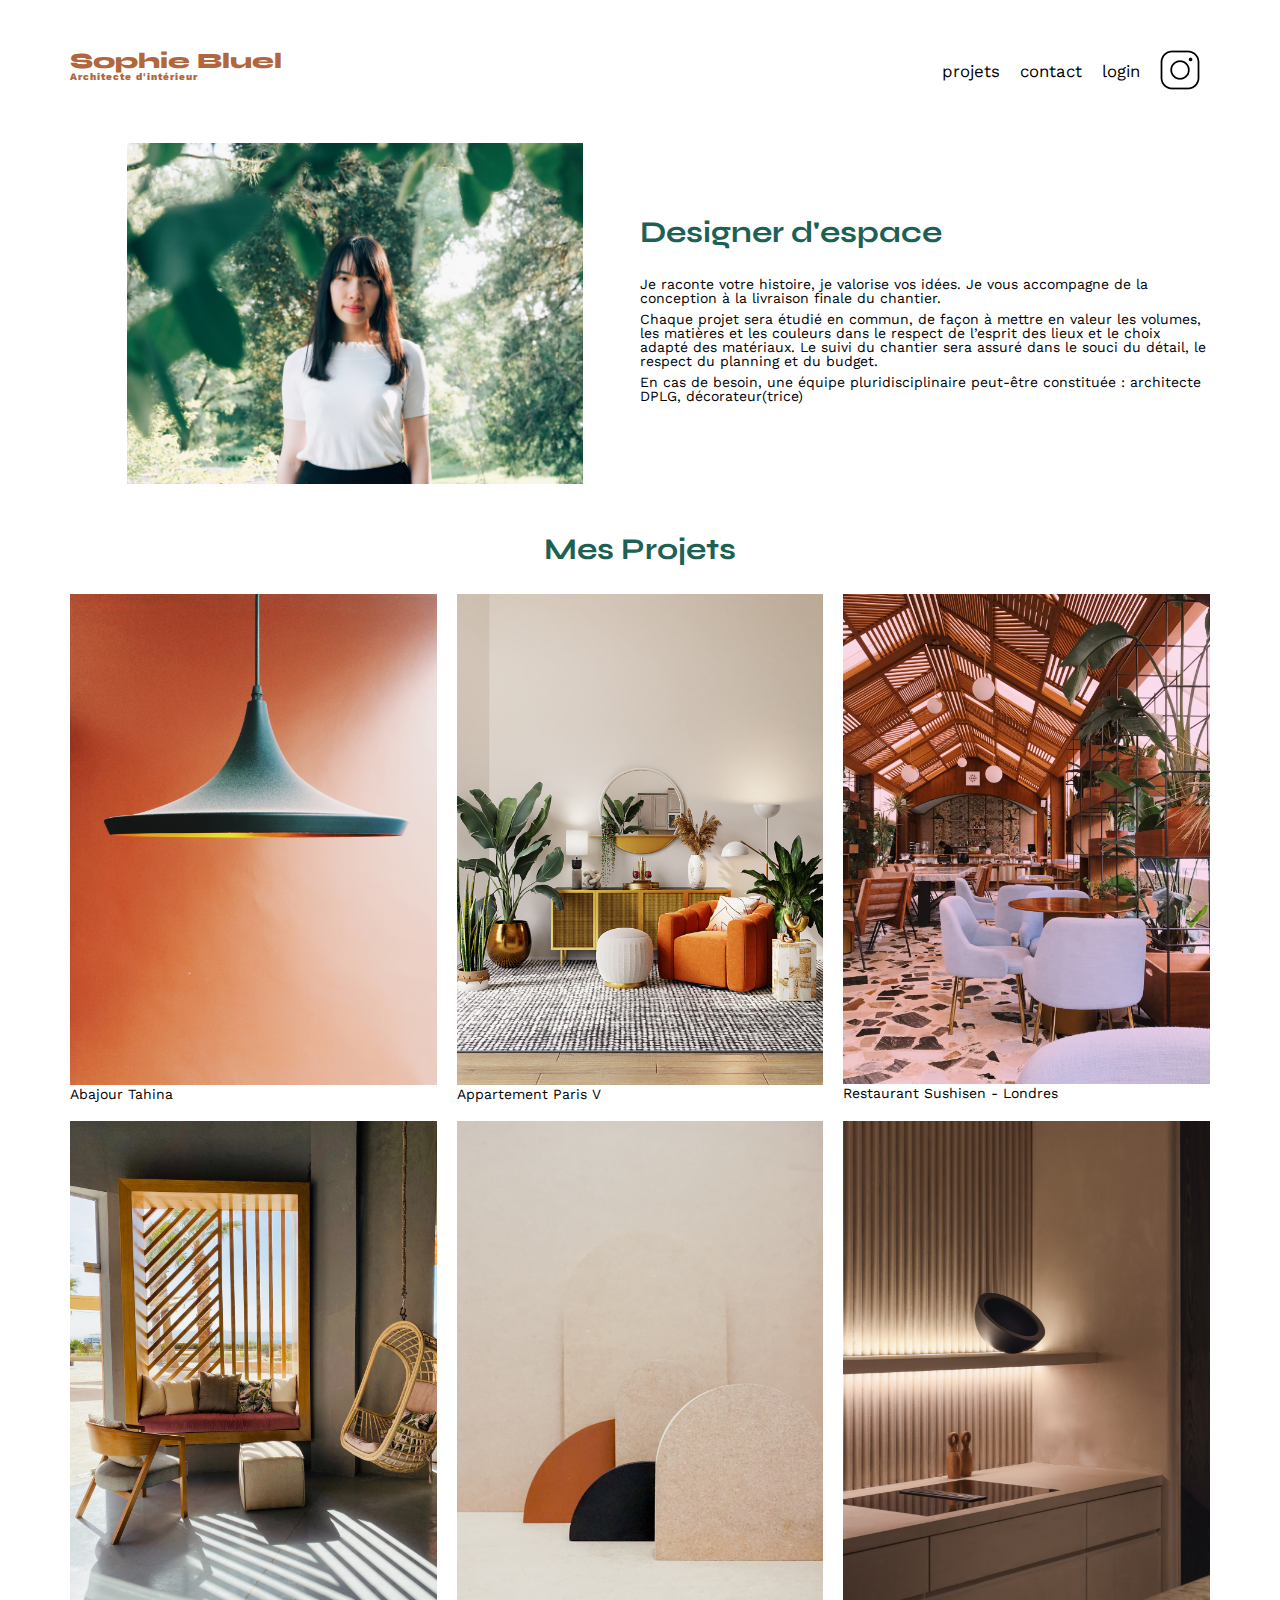
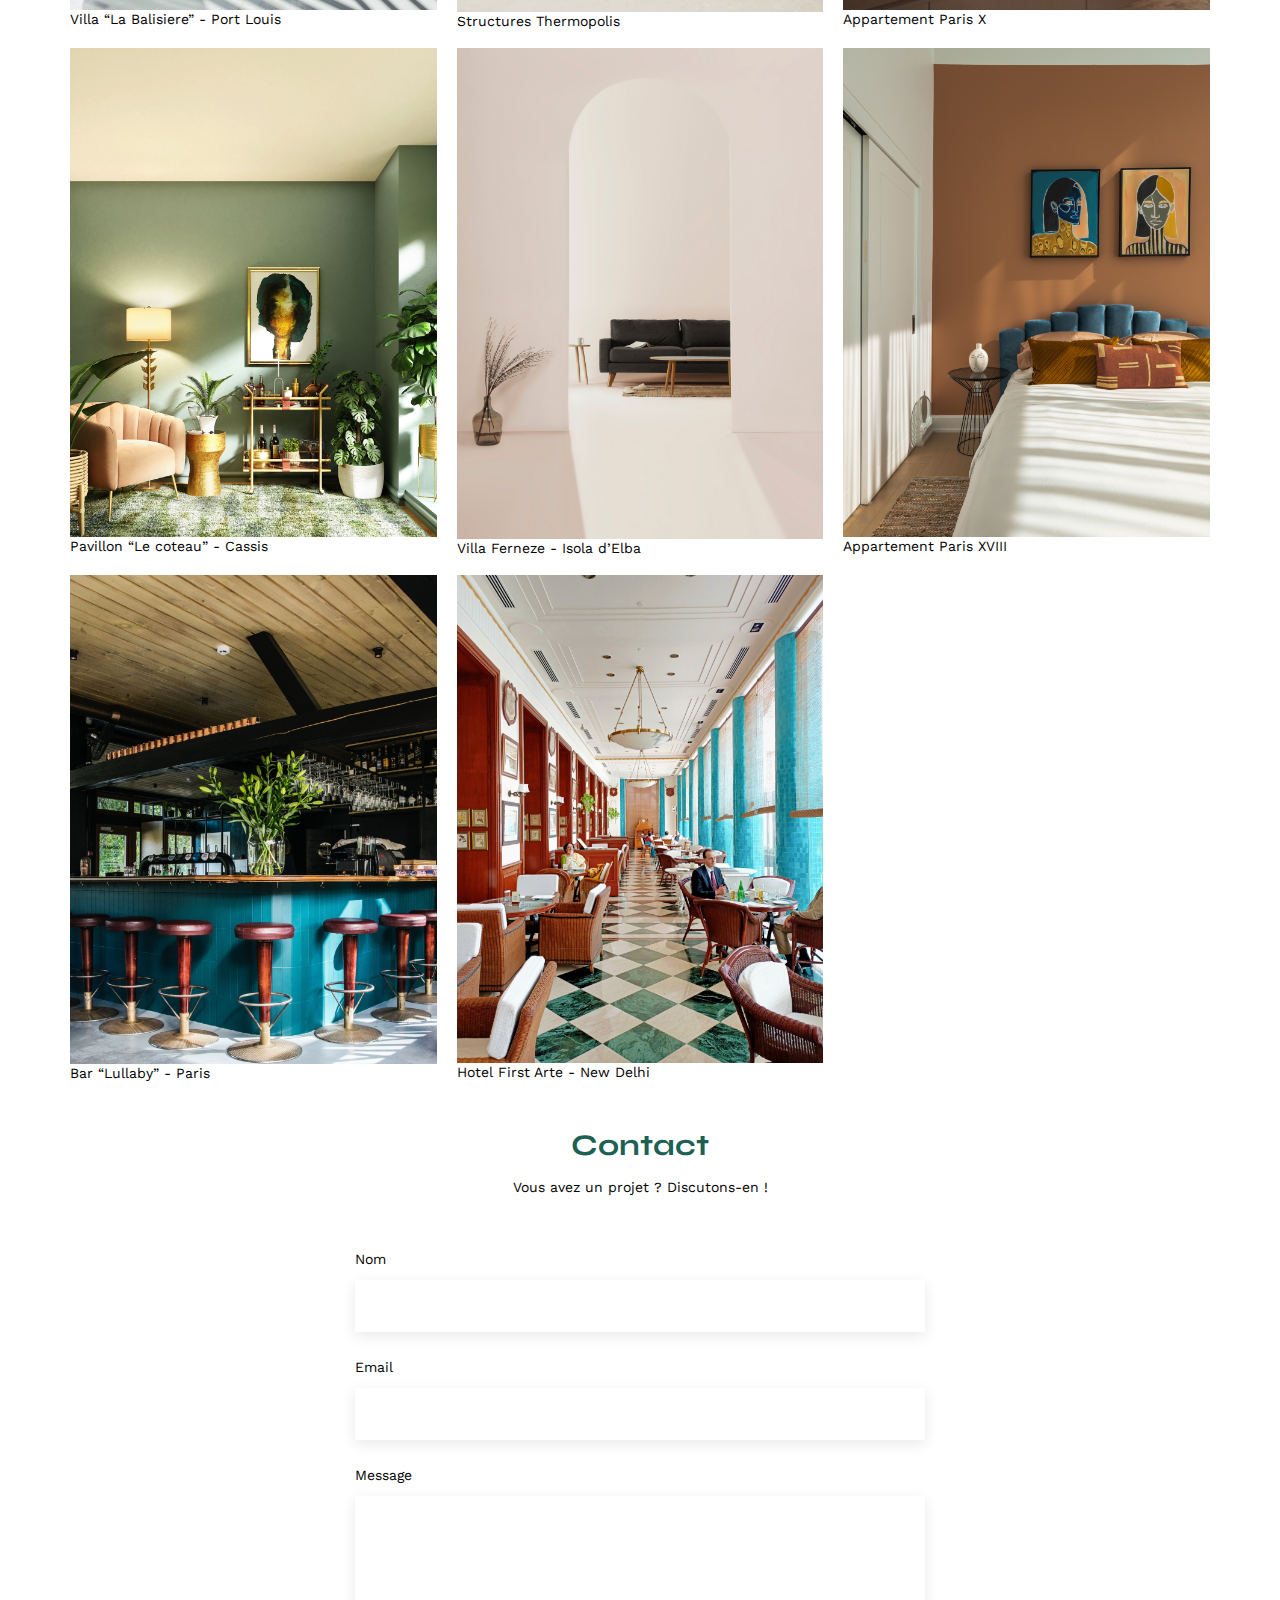
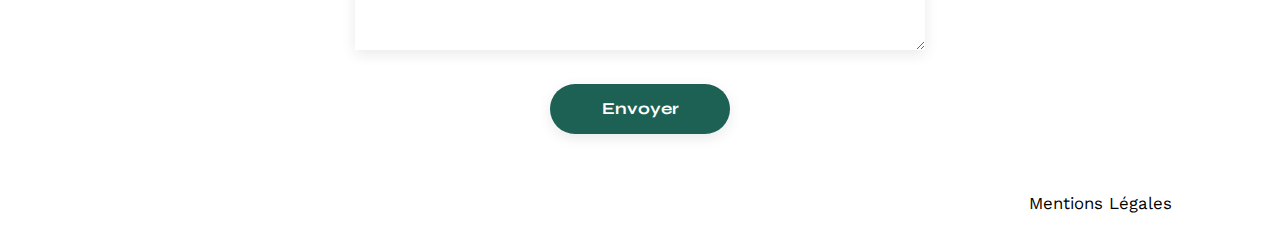
==== index.html @ 1e3dcf47 "first commit" ====
<!DOCTYPE html>
<html lang="fr">
<head>
	<meta charset="UTF-8">
	<title>Sophie Bluel - Architecte d'intérieur</title>
	<meta name="viewport" content="width=device-width, initial-scale=1.0">
	<link rel="preconnect" href="https://fonts.googleapis.com">
	<link rel="preconnect" href="https://fonts.gstatic.com" crossorigin>
	<link href="https://fonts.googleapis.com/css2?family=Syne:wght@700;800&family=Work+Sans&display=swap" rel="stylesheet">
	<meta name="description" content="">
	<link rel="stylesheet" href="./assets/style.css">
</head>
<body>
<header>
	<h1>Sophie Bluel <span>Architecte d'intérieur</span></h1>
	<nav>
		<ul>
			<li>projets</li>
			<li>contact</li>
			<li>login</li>
			<li><img src="./assets/icons/instagram.png" alt="Instagram"></li>
		</ul>
	</nav>
</header>
<main>
	<section id="introduction">
		<figure>
			<img src="./assets/images/sophie-bluel.png" alt="">
		</figure>
		<article>
			<h2>Designer d'espace</h2>
			<p>Je raconte votre histoire, je valorise vos idées. Je vous accompagne de la conception à la livraison finale du chantier.</p>
			<p>Chaque projet sera étudié en commun, de façon à mettre en valeur les volumes, les matières et les couleurs dans le respect de l’esprit des lieux et le choix adapté des matériaux. Le suivi du chantier sera assuré dans le souci du détail, le respect du planning et du budget.</p>
			<p>En cas de besoin, une équipe pluridisciplinaire peut-être constituée : architecte DPLG, décorateur(trice)</p>
		</article>
	</section>
	<section id="portfolio">
		<h2>Mes Projets</h2>
		<div class="gallery">
			<figure>
				<img src="assets/images/abajour-tahina.png" alt="Abajour Tahina">
				<figcaption>Abajour Tahina</figcaption>
			</figure>
			<figure>
				<img src="assets/images/appartement-paris-v.png" alt="Appartement Paris V">
				<figcaption>Appartement Paris V</figcaption>
			</figure>
			<figure>
				<img src="assets/images/restaurant-sushisen-londres.png" alt="Restaurant Sushisen - Londres">
				<figcaption>Restaurant Sushisen - Londres</figcaption>
			</figure>
			<figure>
				<img src="assets/images/la-balisiere.png" alt="Villa “La Balisiere” - Port Louis">
				<figcaption>Villa “La Balisiere” - Port Louis</figcaption>
			</figure>
			<figure>
				<img src="assets/images/structures-thermopolis.png" alt="Structures Thermopolis">
				<figcaption>Structures Thermopolis</figcaption>
			</figure>
			<figure>
				<img src="assets/images/appartement-paris-x.png" alt="Appartement Paris X">
				<figcaption>Appartement Paris X</figcaption>
			</figure>
			<figure>
				<img src="assets/images/le-coteau-cassis.png" alt="Pavillon “Le coteau” - Cassis">
				<figcaption>Pavillon “Le coteau” - Cassis</figcaption>
			</figure>
			<figure>
				<img src="assets/images/villa-ferneze.png" alt="Villa Ferneze - Isola d’Elba">
				<figcaption>Villa Ferneze - Isola d’Elba</figcaption>
			</figure>
			<figure>
				<img src="assets/images/appartement-paris-xviii.png" alt="Appartement Paris XVIII">
				<figcaption>Appartement Paris XVIII</figcaption>
			</figure>
			<figure>
				<img src="assets/images/bar-lullaby-paris.png" alt="Bar “Lullaby” - Paris">
				<figcaption>Bar “Lullaby” - Paris</figcaption>
			</figure>
			<figure>
				<img src="assets/images/hotel-first-arte-new-delhi.png" alt="Hotel First Arte - New Delhi">
				<figcaption>Hotel First Arte - New Delhi</figcaption>
			</figure>
		</div>
	</section>
	<section id="contact">
		<h2>Contact</h2>
		<p>Vous avez un projet ? Discutons-en !</p>
		<form action="#" method="post">
			<label for="name">Nom</label>
			<input type="text" name="name" id="name">
			<label for="email">Email</label>
			<input type="email" name="email" id="email">
			<label for="message">Message</label>
			<textarea name="message" id="message" cols="30" rows="10"></textarea>
			<input type="submit" value="Envoyer">
		</form>
	</section>
</main>

<footer>
	<nav>
		<ul>
			<li>Mentions Légales</li>
		</ul>
	</nav>
</footer>
</body>
</html>
---- assets/style.css ----
/* http://meyerweb.com/eric/tools/css/reset/
   v2.0 | 20110126
   License: none (public domain)
*/

html, body, div, span, applet, object, iframe,
h1, h2, h3, h4, h5, h6, p, blockquote, pre,
a, abbr, acronym, address, big, cite, code,
del, dfn, em, img, ins, kbd, q, s, samp,
small, strike, strong, sub, sup, tt, var,
b, u, i, center,
dl, dt, dd, ol, ul, li,
fieldset, form, label, legend,
table, caption, tbody, tfoot, thead, tr, th, td,
article, aside, canvas, details, embed,
figure, figcaption, footer, header, hgroup,
menu, nav, output, ruby, section, summary,
time, mark, audio, video {
	margin: 0;
	padding: 0;
	border: 0;
	font-size: 100%;
	font: inherit;
	vertical-align: baseline;
}
/* HTML5 display-role reset for older browsers */
article, aside, details, figcaption, figure,
footer, header, hgroup, menu, nav, section {
	display: block;
}
body {
	line-height: 1;
}
ol, ul {
	list-style: none;
}
blockquote, q {
	quotes: none;
}
blockquote:before, blockquote:after,
q:before, q:after {
	content: '';
	content: none;
}
table {
	border-collapse: collapse;
	border-spacing: 0;
}
/** end reset css**/
body {
	max-width: 1140px;
	margin:auto;
	font-family: 'Work Sans' ;
	font-size: 14px;
}
header {
	display: flex;
	justify-content: space-between;
	margin: 50px 0
}
section {
	margin: 50px 0
}

h1{
	display: flex;
	flex-direction: column;
	font-family: 'Syne';
	font-size: 22px;
	font-weight: 800;
	color: #B1663C
}

h1 > span {
	font-family: 'Work Sans';
	font-size:10px;
	letter-spacing: 0.1em;
;
}

h2{
	font-family: 'Syne';
	font-weight: 700;
	font-size: 30px;
	color: #1D6154
}
nav ul {
	display: flex;
	align-items: center;
	list-style-type: none;

}
nav li {
	padding: 0 10px;
	font-size: 1.2em;
}

li:hover {
	color: #B1663C;
}
#introduction {
	display: flex;
	align-items: center;
}
#introduction figure {
	flex: 1
}
#introduction img {
	display: block;
	margin: auto;
	width: 80%;
}

#introduction article {
	flex: 1
}
#introduction h2 {
	margin-bottom: 1em;
}

#introduction p {
	margin-bottom: 0.5em;
}
#portfolio h2 {
	text-align: center;
	margin-bottom: 1em;
}
.gallery {
	width: 100%;
	display: grid;
	grid-template-columns: 1fr 1fr 1fr;
	grid-column-gap: 20px;
	grid-row-gap: 20px;
}

.gallery img {
	width: 100%;

}
#contact {
	width: 50%;
margin: auto;
}
#contact > * {
	text-align: center;

}
#contact h2{
	margin-bottom: 20px;
}
#contact form {
	text-align: left;
	margin-top:30px;
	display: flex;
	flex-direction: column;
}

#contact input {
	height: 50px;
	font-size: 1.2em;
	border: none;
	box-shadow: 0px 4px 14px rgba(0, 0, 0, 0.09);
}
#contact label {
	margin: 2em 0 1em 0;
}
#contact textarea {
	border: none;
	box-shadow: 0px 4px 14px rgba(0, 0, 0, 0.09);
}

input[type="submit"]{
	font-family: 'Syne';
	font-weight: 700;
	color: white;
	background-color: #1D6154;
	margin : 2em auto ;
	width: 180px;
	text-align: center;
	border-radius: 60px ;
}

footer nav ul {
	display: flex;
	justify-content: flex-end;
	margin: 2em
}
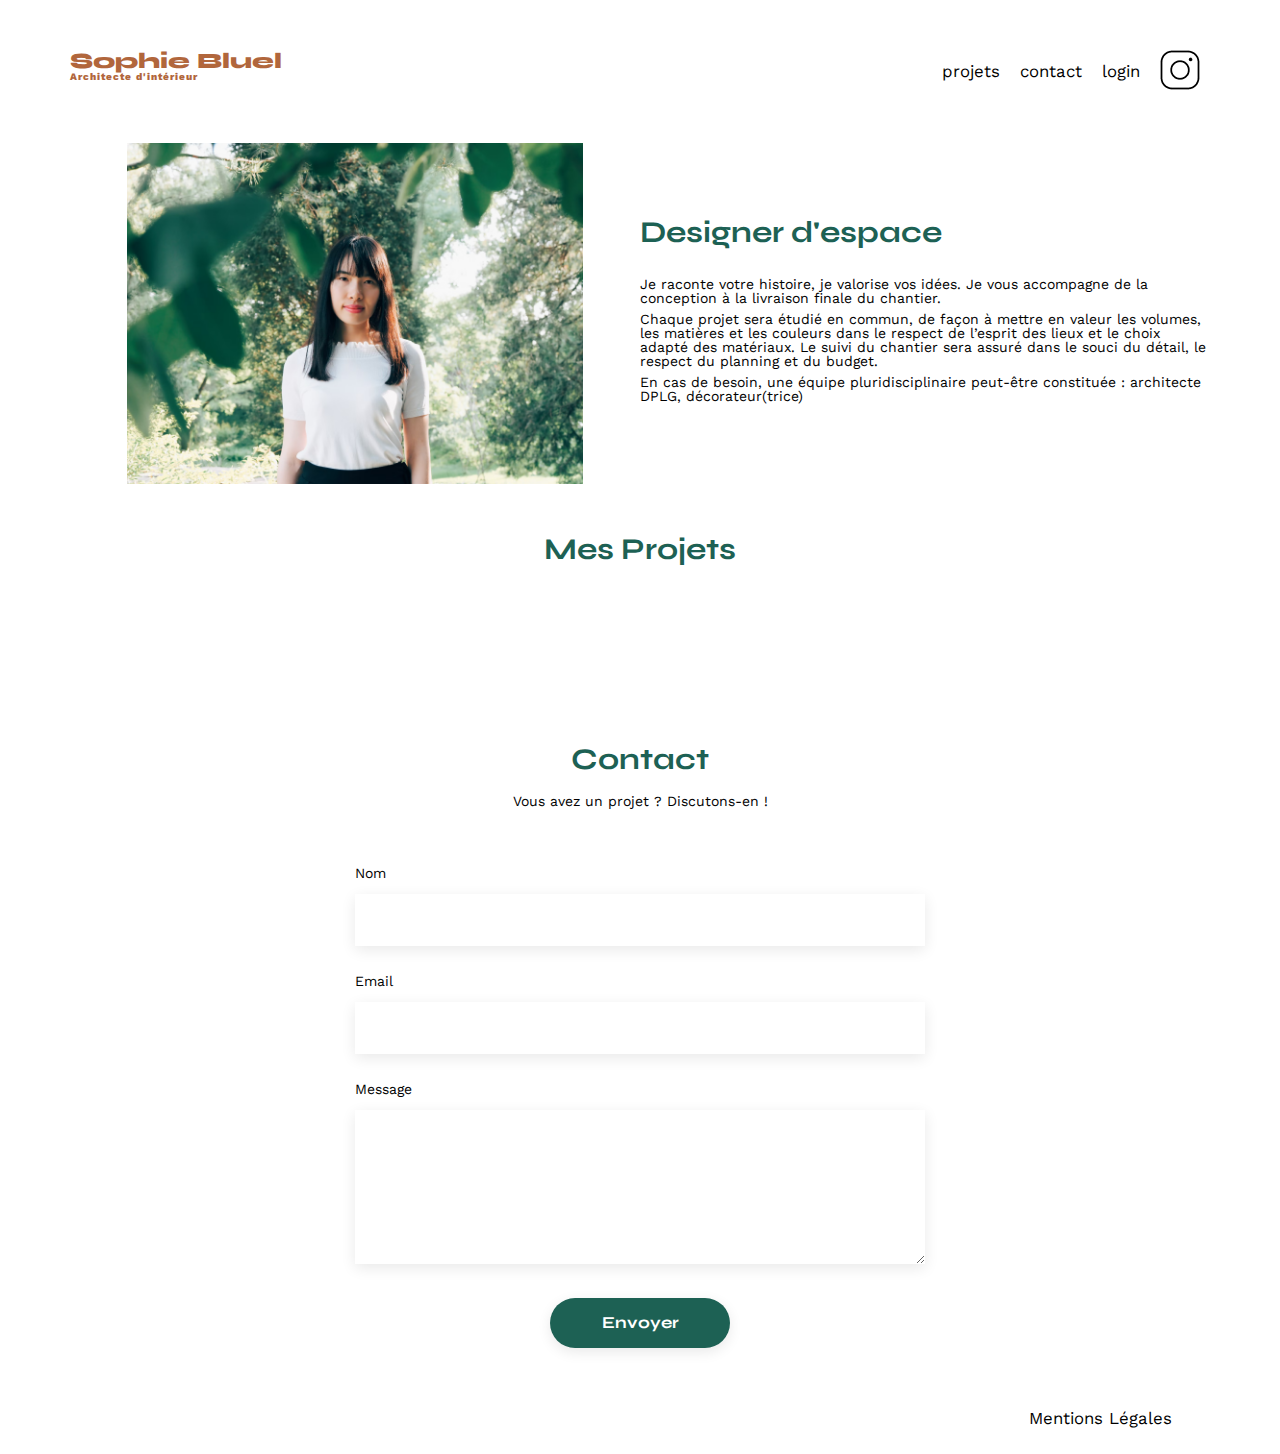
==== commit 0a787d52: "activation buttons" ====
--- a/index.html
+++ b/index.html
@@ -9,6 +9,7 @@
 	<link href="https://fonts.googleapis.com/css2?family=Syne:wght@700;800&family=Work+Sans&display=swap" rel="stylesheet">
 	<meta name="description" content="">
 	<link rel="stylesheet" href="./assets/style.css">
+	<script src="index.js" defer></script>
 </head>
 <body>
 <header>
@@ -36,51 +37,58 @@
 	</section>
 	<section id="portfolio">
 		<h2>Mes Projets</h2>
-		<div class="gallery">
-			<figure>
-				<img src="assets/images/abajour-tahina.png" alt="Abajour Tahina">
-				<figcaption>Abajour Tahina</figcaption>
-			</figure>
-			<figure>
-				<img src="assets/images/appartement-paris-v.png" alt="Appartement Paris V">
-				<figcaption>Appartement Paris V</figcaption>
-			</figure>
-			<figure>
-				<img src="assets/images/restaurant-sushisen-londres.png" alt="Restaurant Sushisen - Londres">
-				<figcaption>Restaurant Sushisen - Londres</figcaption>
-			</figure>
-			<figure>
-				<img src="assets/images/la-balisiere.png" alt="Villa “La Balisiere” - Port Louis">
-				<figcaption>Villa “La Balisiere” - Port Louis</figcaption>
-			</figure>
-			<figure>
-				<img src="assets/images/structures-thermopolis.png" alt="Structures Thermopolis">
-				<figcaption>Structures Thermopolis</figcaption>
-			</figure>
-			<figure>
-				<img src="assets/images/appartement-paris-x.png" alt="Appartement Paris X">
-				<figcaption>Appartement Paris X</figcaption>
-			</figure>
-			<figure>
-				<img src="assets/images/le-coteau-cassis.png" alt="Pavillon “Le coteau” - Cassis">
-				<figcaption>Pavillon “Le coteau” - Cassis</figcaption>
-			</figure>
-			<figure>
-				<img src="assets/images/villa-ferneze.png" alt="Villa Ferneze - Isola d’Elba">
-				<figcaption>Villa Ferneze - Isola d’Elba</figcaption>
-			</figure>
-			<figure>
-				<img src="assets/images/appartement-paris-xviii.png" alt="Appartement Paris XVIII">
-				<figcaption>Appartement Paris XVIII</figcaption>
-			</figure>
-			<figure>
-				<img src="assets/images/bar-lullaby-paris.png" alt="Bar “Lullaby” - Paris">
-				<figcaption>Bar “Lullaby” - Paris</figcaption>
-			</figure>
-			<figure>
-				<img src="assets/images/hotel-first-arte-new-delhi.png" alt="Hotel First Arte - New Delhi">
-				<figcaption>Hotel First Arte - New Delhi</figcaption>
-			</figure>
+		<div id="filters" class="categories">
+			<!-- <button class="active buttonSelected">Toutes</button> -->
+			<!-- <button class="buttonNoSelected">Objets</button> -->
+			<!-- <button class="buttonNoSelected">Appartements</button> -->
+			<!-- <button class="buttonNoSelected">Hotels & restaurants</button> -->
+		</div>
+		<div id="gallery" class="gallery">
+			
+			<!-- <figure> -->
+				<!-- <img src="assets/images/abajour-tahina.png" alt="Abajour Tahina"> -->
+				<!-- <figcaption>Abajour Tahina</figcaption> -->
+			<!-- </figure> -->
+			<!-- <figure> -->
+				<!-- <img src="assets/images/appartement-paris-v.png" alt="Appartement Paris V"> -->
+				<!-- <figcaption>Appartement Paris V</figcaption> -->
+			<!-- </figure> -->
+			<!-- <figure> -->
+				<!-- <img src="assets/images/restaurant-sushisen-londres.png" alt="Restaurant Sushisen - Londres"> -->
+				<!-- <figcaption>Restaurant Sushisen - Londres</figcaption> -->
+			<!-- </figure> -->
+			<!-- <figure> -->
+				<!-- <img src="assets/images/la-balisiere.png" alt="Villa “La Balisiere” - Port Louis"> -->
+				<!-- <figcaption>Villa “La Balisiere” - Port Louis</figcaption> -->
+			<!-- </figure> -->
+			<!-- <figure> -->
+				<!-- <img src="assets/images/structures-thermopolis.png" alt="Structures Thermopolis"> -->
+				<!-- <figcaption>Structures Thermopolis</figcaption> -->
+			<!-- </figure> -->
+			<!-- <figure> -->
+				<!-- <img src="assets/images/appartement-paris-x.png" alt="Appartement Paris X"> -->
+				<!-- <figcaption>Appartement Paris X</figcaption> -->
+			<!-- </figure> -->
+			<!-- <figure> -->
+				<!-- <img src="assets/images/le-coteau-cassis.png" alt="Pavillon “Le coteau” - Cassis"> -->
+				<!-- <figcaption>Pavillon “Le coteau” - Cassis</figcaption> -->
+			<!-- </figure> -->
+			<!-- <figure> -->
+				<!-- <img src="assets/images/villa-ferneze.png" alt="Villa Ferneze - Isola d’Elba"> -->
+				<!-- <figcaption>Villa Ferneze - Isola d’Elba</figcaption> -->
+			<!-- </figure> -->
+			<!-- <figure> -->
+				<!-- <img src="assets/images/appartement-paris-xviii.png" alt="Appartement Paris XVIII"> -->
+				<!-- <figcaption>Appartement Paris XVIII</figcaption> -->
+			<!-- </figure> -->
+			<!-- <figure> -->
+				<!-- <img src="assets/images/bar-lullaby-paris.png" alt="Bar “Lullaby” - Paris"> -->
+				<!-- <figcaption>Bar “Lullaby” - Paris</figcaption> -->
+			<!-- </figure> -->
+			<!-- <figure> -->
+				<!-- <img src="assets/images/hotel-first-arte-new-delhi.png" alt="Hotel First Arte - New Delhi"> -->
+				<!-- <figcaption>Hotel First Arte - New Delhi</figcaption> -->
+			<!-- </figure> -->
 		</div>
 	</section>
 	<section id="contact">
--- a/assets/style.css
+++ b/assets/style.css
@@ -186,3 +186,86 @@
 	margin: 2em
 }
 
+/* login  */
+
+
+
+.container {
+    text-align: center;
+    background: white;
+    padding: 20px;
+    border-radius: 10px;
+    
+}
+
+.error {
+    color: red;
+    display: none;
+}
+
+.inputearea {
+	width: 25%;
+	height: 30px;
+	box-shadow: 0px 0px 2px rgb(0, 0, 0);
+	border-radius: 5px;
+	margin: 20px;
+	
+}
+
+.buttonLogin {
+	width: auto;
+	height: 36px;
+	border-radius: 60px;
+	background-color: #1D6154;
+	color: white;
+	box-shadow: none;	
+	text-align: center;
+	padding-left: 20px;
+	padding-right: 20px;   
+}	
+
+/* CSS sur le projet index */
+
+.categories {
+	display: flex;
+	justify-content: center;
+	align-items: center; 
+  	gap: 20px; 
+ 	padding: 50px; 
+}
+
+.buttonSelected {
+	font-family: 'Syne';
+	display: flex;
+  	justify-content: center;  
+  	align-items: center; 
+	width: auto;
+	height: 36px;
+	border-radius: 60px;
+	background-color: #1D6154;
+	box-shadow: none;	
+	text-align: center;
+	padding-left: 25px;
+	padding-right: 25px;   
+	border: #1D6154;
+	color: white;
+}	
+
+.buttonNoSelected {
+	font-family: 'Syne';
+	display: flex;
+  	justify-content: center;  
+  	align-items: center; 
+	width: auto;
+	height: 36px;
+	border-radius: 60px;
+	background-color: #ffffff;
+	box-shadow: none;	
+	text-align: center;
+	padding-left: 25px;
+	padding-right: 25px;   
+	border: 2px solid #1D6154;
+	color:  #1D6154;
+	cursor: pointer;
+}	
+	
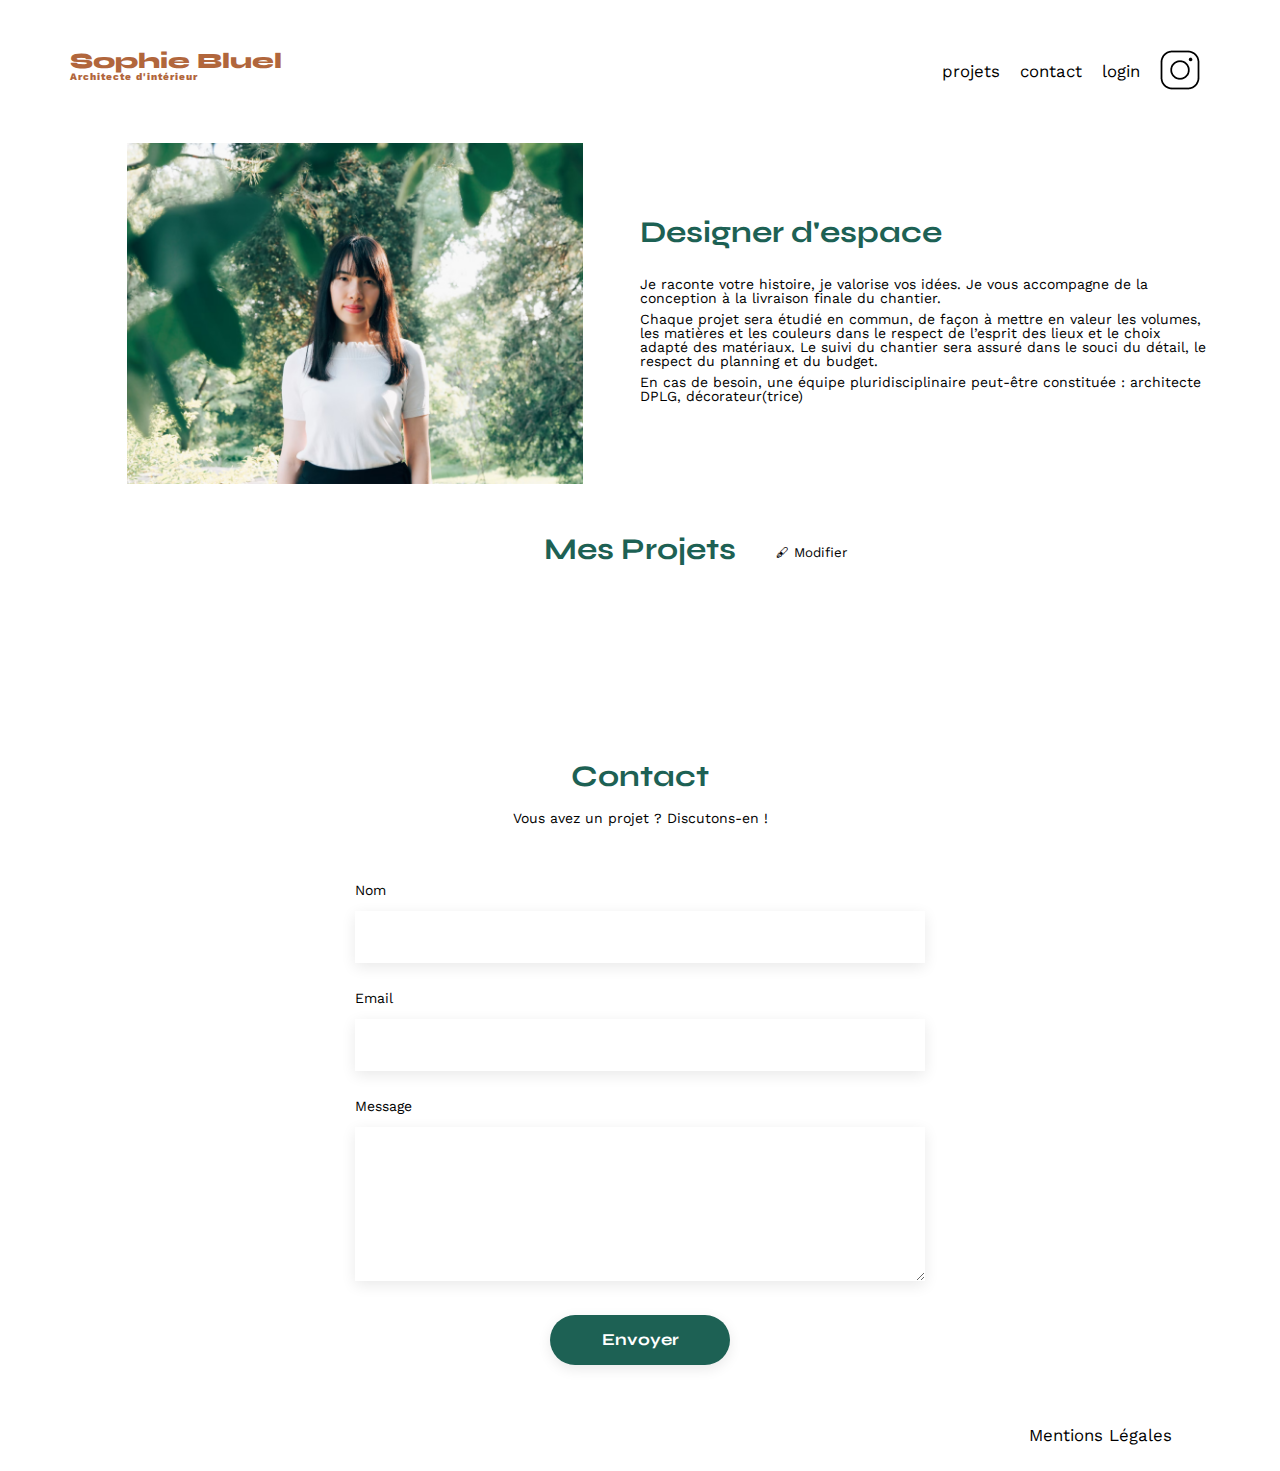
==== commit e7829d39: "modal 2" ====
--- a/index.html
+++ b/index.html
@@ -37,58 +37,13 @@
 	</section>
 	<section id="portfolio">
 		<h2>Mes Projets</h2>
+		<button id="openModalBtn" class="ModalBtn">🖋 Modifier </button> <!-- Bouton pour ouvrir la modale -->
 		<div id="filters" class="categories">
-			<!-- <button class="active buttonSelected">Toutes</button> -->
-			<!-- <button class="buttonNoSelected">Objets</button> -->
-			<!-- <button class="buttonNoSelected">Appartements</button> -->
-			<!-- <button class="buttonNoSelected">Hotels & restaurants</button> -->
+			
 		</div>
+		
 		<div id="gallery" class="gallery">
 			
-			<!-- <figure> -->
-				<!-- <img src="assets/images/abajour-tahina.png" alt="Abajour Tahina"> -->
-				<!-- <figcaption>Abajour Tahina</figcaption> -->
-			<!-- </figure> -->
-			<!-- <figure> -->
-				<!-- <img src="assets/images/appartement-paris-v.png" alt="Appartement Paris V"> -->
-				<!-- <figcaption>Appartement Paris V</figcaption> -->
-			<!-- </figure> -->
-			<!-- <figure> -->
-				<!-- <img src="assets/images/restaurant-sushisen-londres.png" alt="Restaurant Sushisen - Londres"> -->
-				<!-- <figcaption>Restaurant Sushisen - Londres</figcaption> -->
-			<!-- </figure> -->
-			<!-- <figure> -->
-				<!-- <img src="assets/images/la-balisiere.png" alt="Villa “La Balisiere” - Port Louis"> -->
-				<!-- <figcaption>Villa “La Balisiere” - Port Louis</figcaption> -->
-			<!-- </figure> -->
-			<!-- <figure> -->
-				<!-- <img src="assets/images/structures-thermopolis.png" alt="Structures Thermopolis"> -->
-				<!-- <figcaption>Structures Thermopolis</figcaption> -->
-			<!-- </figure> -->
-			<!-- <figure> -->
-				<!-- <img src="assets/images/appartement-paris-x.png" alt="Appartement Paris X"> -->
-				<!-- <figcaption>Appartement Paris X</figcaption> -->
-			<!-- </figure> -->
-			<!-- <figure> -->
-				<!-- <img src="assets/images/le-coteau-cassis.png" alt="Pavillon “Le coteau” - Cassis"> -->
-				<!-- <figcaption>Pavillon “Le coteau” - Cassis</figcaption> -->
-			<!-- </figure> -->
-			<!-- <figure> -->
-				<!-- <img src="assets/images/villa-ferneze.png" alt="Villa Ferneze - Isola d’Elba"> -->
-				<!-- <figcaption>Villa Ferneze - Isola d’Elba</figcaption> -->
-			<!-- </figure> -->
-			<!-- <figure> -->
-				<!-- <img src="assets/images/appartement-paris-xviii.png" alt="Appartement Paris XVIII"> -->
-				<!-- <figcaption>Appartement Paris XVIII</figcaption> -->
-			<!-- </figure> -->
-			<!-- <figure> -->
-				<!-- <img src="assets/images/bar-lullaby-paris.png" alt="Bar “Lullaby” - Paris"> -->
-				<!-- <figcaption>Bar “Lullaby” - Paris</figcaption> -->
-			<!-- </figure> -->
-			<!-- <figure> -->
-				<!-- <img src="assets/images/hotel-first-arte-new-delhi.png" alt="Hotel First Arte - New Delhi"> -->
-				<!-- <figcaption>Hotel First Arte - New Delhi</figcaption> -->
-			<!-- </figure> -->
 		</div>
 	</section>
 	<section id="contact">
@@ -104,6 +59,56 @@
 			<input type="submit" value="Envoyer">
 		</form>
 	</section>
+	<div id="modal" class="modal">
+		<div class="modal-content">
+		  	<span class="close">&times;</span>
+		  	<div id="modal-gallery-view">
+				<h3>Galerie photo</h3>
+				<div id="modalGallery" class="modal-gallery"></div>
+				<div class="split"></div>
+				<button id="addProjectBtn" class="buttonSelected">Ajouter une photo</button>
+            </div>
+		
+
+			<div id="modal-form-view" class="hidden">
+        	    <h3>Ajout photo</h3>
+        	    <form id="addProjectForm" class="FormAdd">
+        	        <div class="upload-container">
+						<div class="image-preview-add" id="imagePreviewContainer">
+							<svg id="previewIcon" width="80" height="80" viewBox="0 0 24 24" fill="none" xmlns="http://www.w3.org/2000/svg">
+							<rect x="3" y="3" width="18" height="18" rx="2" stroke="#B9C5CC" stroke-width="2"/>
+							<path d="M3 16L8 11C8.92893 10.0711 10.0711 10.0711 11 11L16 16" stroke="#B9C5CC" stroke-width="2"/>
+							<circle cx="14" cy="8" r="2" stroke="#B9C5CC" stroke-width="2"/>
+							</svg>
+							<img id="imagePreview" src="" alt="Aperçu de l'image" style="display: none;">
+						</div>
+						<input type="file" id="imageUpload" name="image" accept="image/*" required hidden>
+						<label for="imageUpload" id="addPhoto" class="upload-button">+ Ajouter photo</label>
+						<p class="file-info" id="Size-img">.jpg, .png : 4mo max</p>
+					</div>
+        	        <label for="title">Titre </label>
+        	        <input type="text" id="titleInput" name="title" required>
+
+        	        <label for="category">Catégorie </label>
+        	        <select id="category" name="category" required>
+        	            <option value=""></option>
+        	            <option value="1">Objets</option>
+        	            <option value="2">Appartements</option>
+        	            <option value="3">Hôtels & Restaurants</option>
+        	        </select>
+					<div class="split2"></div>
+        	        <button type="submit" class="validation-button-off">Valider</button>
+        	    </form>
+        	    <button id="backToGalleryBtn" class="arrow">←</button>
+        	</div>
+		</div>	
+	</div>
+	
+	
+	
+	
+	
+
 </main>
 
 <footer>
--- a/assets/style.css
+++ b/assets/style.css
@@ -84,6 +84,14 @@
 	font-size: 30px;
 	color: #1D6154
 }
+
+h3{
+	font-family: 'Work sans';
+	font-weight: 300;
+	font-size: 20px;
+	color: #000000
+}
+
 nav ul {
 	display: flex;
 	align-items: center;
@@ -249,6 +257,7 @@
 	padding-right: 25px;   
 	border: #1D6154;
 	color: white;
+	cursor: pointer;
 }	
 
 .buttonNoSelected {
@@ -268,4 +277,257 @@
 	color:  #1D6154;
 	cursor: pointer;
 }	
-	
+
+/* css pour modal */
+
+.modal {
+	display: none ; /* Caché par défaut */
+	position: fixed;
+	z-index: 1000;
+	left: 0;
+	top: 0;
+	width: 100%;
+	height: 100%;
+	background-color: rgba(0, 0, 0, 0.5);
+	justify-content: center;
+	align-items: center;
+  }
+
+  .modal-content {
+	background: white;
+	padding: 50px;
+	border-radius: 10px;
+	text-align: center;
+	position: relative;
+
+  }
+
+  .close {
+	position: absolute;
+	top: 10px;
+	right: 20px;
+	font-size: 25px;
+	cursor: pointer;
+  }
+  
+#openModalBtn.buttonSelected,
+#openModalBtn.buttonNoSelected {                     /* Pour supprimer tout style ajouté */
+    background-color: initial !important;            /* Remet le fond à son état normal */
+    color: initial !important;                       /* Remet la couleur à l’état normal */
+    border: initial !important;
+}
+
+.ModalBtn {
+	border: initial !important;
+	background-color: initial !important;
+	color: initial !important;
+	cursor: pointer;
+	position: relative;
+	left: 700px;
+	bottom: 50px;
+	font-family: "Work sans";
+}
+ .modal-gallery {
+	display: grid;
+	grid-template-columns: calc(20% - 10px) calc(20% - 10px) calc(20% - 10px) calc(20% - 10px) calc(20%);
+	gap: 10px;                                                      
+    padding: 20px;
+    justify-content: left;
+ }
+
+
+
+.modal-content button {
+	justify-self: center;            /* Pour centrer le bouton "ajouter" */
+    margin: auto;   
+}
+
+.split {
+    width: 80%;
+	justify-self: center;
+    border-top: 2px solid #ccc; 
+    margin: 20px ; 
+}
+
+.split2 {
+	justify-self: center;
+    border-top: 2px solid #ccc; 
+    margin: 20px ; 
+}
+
+.hidden {
+    display: none;
+}
+
+.FormAdd {               
+    display: flex;
+    flex-direction: column;
+    gap: 10px;
+	justify-self: center;
+	text-align: left;
+}
+
+.trash {
+	position: relative;
+	left: 30px;
+	bottom: 130px;
+	border: none;
+	background-color: black;
+	color: white;
+}
+
+.arrow {
+	position: absolute;
+	right: 170px;
+	bottom: 520px;
+	border: none;
+	background-color: transparent;
+	cursor: pointer;
+}
+
+.chooseImg {
+	display: flex;
+	flex-direction: column;
+	width: 420px;
+	height: 169px;
+	justify-content: center;
+	background-color: rgb(255, 255, 255);
+}
+
+.ChooseFileBtn {
+	font-family: 'Syne';
+	display: flex;
+  	justify-content: center;  
+  	align-items: center; 
+	width: auto;
+	height: 36px;
+	border-radius: 60px;
+	background-color: #1D6154;
+	box-shadow: none;	
+	text-align: center;
+	padding-left: 25px;
+	padding-right: 25px;   
+	border: #1D6154;
+	color: white;
+	cursor: pointer;
+}
+
+input[type="file"] {
+    color: transparent;
+}
+
+.upload-container {
+    display: flex;
+    flex-direction: column;
+    align-items: center;
+    background-color: #EEF4F7;
+    padding: 20px;
+    border-radius: 10px;
+    width: 250px;
+	margin-top: 35px;
+}
+
+.image-preview {
+    width: 80px;
+    height: 80px;
+    border-radius: 10px;
+    display: flex;
+    align-items: center;
+    justify-content: center;
+    margin-bottom: 10px;
+}
+
+.image-preview img {
+    width: 50px;
+    opacity: 0.5;
+}
+
+.upload-button {
+    display: inline-block;
+    padding: 8px 30px;
+    border-radius: 20px;
+    color: #306685;
+	background-color: #CBD6DC;
+    font-size: 14px;
+    cursor: pointer;
+    text-align: center;
+}
+
+.upload-button:hover {
+    
+    color:#ffffff ;
+	background-color: #1D6154;
+}
+
+.file-info {
+    font-size: 12px;
+    color: #7A8C98;
+    margin-top: 5px;
+}
+
+.AddTitle {
+	box-shadow: #dc0101;
+}
+
+#titleInput {
+    
+    padding: 10px;
+    border: 1px solid #ccc;
+	border-radius: 5px;
+    font-size: 14px;
+    box-shadow: 2px 2px 10px rgba(0, 0, 0, 0.2);
+    
+}
+
+#category {
+    
+    padding: 10px;
+    border: 1px solid #ccc;
+	border-radius: 5px;
+    font-size: 14px;
+    box-shadow: 2px 2px 10px rgba(0, 0, 0, 0.2);
+    cursor: pointer;
+}
+
+.validation-button-off {
+    display: inline-block;
+    padding: 8px 60px;
+    border-radius: 20px;
+    color: #ffffff;
+	background-color: #A7A7A7;
+    font-size: 14px;
+    
+    text-align: center;
+	font-family: "Syne";
+	border: 1px solid #ccc;
+}
+
+.image-preview-add {
+    width: 100%;
+    height: 120px;
+    display: flex;
+    align-items: center;
+    justify-content: center;
+  
+    border-radius: 8px;
+    position: relative;
+    overflow: hidden;
+}
+
+.image-preview-add img {
+    max-width: 100%;
+    max-height: 100%;
+    object-fit: cover;
+    
+}
+
+.custom-file-upload {
+    display: inline-block;
+    padding: 10px 20px;
+    font-size: 14px;
+    color: #0066cc;
+    background-color: #e0e0e0;
+    border-radius: 5px;
+    cursor: pointer;
+    text-align: center;
+}
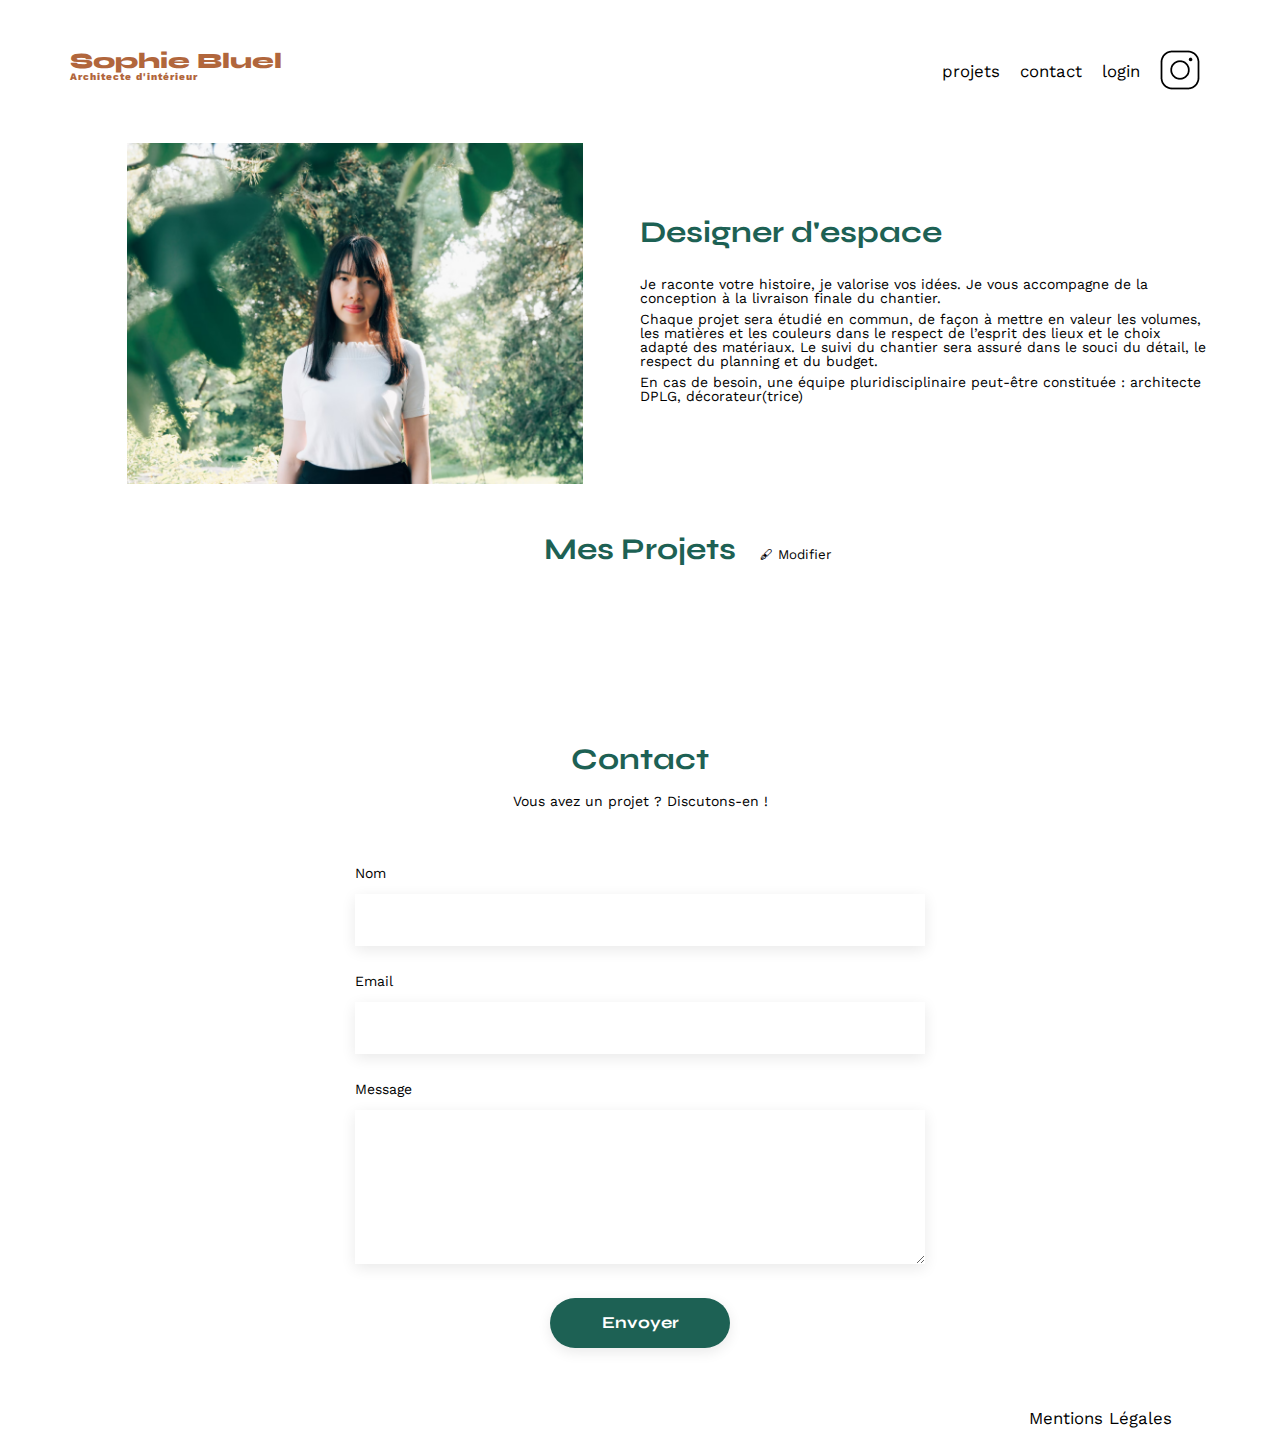
==== commit b2ca1f22: "Fermeture modal" ====
--- a/index.html
+++ b/index.html
@@ -36,15 +36,17 @@
 		</article>
 	</section>
 	<section id="portfolio">
-		<h2>Mes Projets</h2>
-		<button id="openModalBtn" class="ModalBtn">🖋 Modifier </button> <!-- Bouton pour ouvrir la modale -->
+		<div class="project-modif">
+			<h2 class="title-myproject">Mes Projets</h2>
+			<button id="openModalBtn" class="ModalBtn">🖋 Modifier </button> <!-- Bouton pour ouvrir la modale -->
+		</div>
+		
 		<div id="filters" class="categories">
-			
 		</div>
 		
 		<div id="gallery" class="gallery">
-			
 		</div>
+
 	</section>
 	<section id="contact">
 		<h2>Contact</h2>
@@ -82,10 +84,13 @@
 							</svg>
 							<img id="imagePreview" src="" alt="Aperçu de l'image" style="display: none;">
 						</div>
+
 						<input type="file" id="imageUpload" name="image" accept="image/*" required hidden>
 						<label for="imageUpload" id="addPhoto" class="upload-button">+ Ajouter photo</label>
 						<p class="file-info" id="Size-img">.jpg, .png : 4mo max</p>
+
 					</div>
+
         	        <label for="title">Titre </label>
         	        <input type="text" id="titleInput" name="title" required>
 
@@ -96,7 +101,9 @@
         	            <option value="2">Appartements</option>
         	            <option value="3">Hôtels & Restaurants</option>
         	        </select>
+
 					<div class="split2"></div>
+
         	        <button type="submit" class="validation-button-off">Valider</button>
         	    </form>
         	    <button id="backToGalleryBtn" class="arrow">←</button>
--- a/assets/style.css
+++ b/assets/style.css
@@ -234,6 +234,17 @@
 
 /* CSS sur le projet index */
 
+.project-modif {
+	display: grid;
+	grid-template-columns: 1fr 1fr 1fr 1fr 1fr ;
+}
+
+.title-myproject {
+	grid-column-start: 3;
+	grid-column-end: 4;
+
+}
+
 .categories {
 	display: flex;
 	justify-content: center;
@@ -310,22 +321,16 @@
 	cursor: pointer;
   }
   
-#openModalBtn.buttonSelected,
-#openModalBtn.buttonNoSelected {                     /* Pour supprimer tout style ajouté */
-    background-color: initial !important;            /* Remet le fond à son état normal */
-    color: initial !important;                       /* Remet la couleur à l’état normal */
-    border: initial !important;
-}
-
 .ModalBtn {
 	border: initial !important;
 	background-color: initial !important;
 	color: initial !important;
 	cursor: pointer;
 	position: relative;
-	left: 700px;
-	bottom: 50px;
 	font-family: "Work sans";
+	justify-self: left;
+	bottom: 10px;
+	
 }
  .modal-gallery {
 	display: grid;
@@ -497,6 +502,19 @@
 	background-color: #A7A7A7;
     font-size: 14px;
     
+    text-align: center;
+	font-family: "Syne";
+	border: 1px solid #ccc;
+}
+
+.validation-button-on {
+	display: inline-block;
+    padding: 8px 60px;
+    border-radius: 20px;
+    color: #ffffff;
+	background-color: #1D6154;
+    font-size: 14px;
+    cursor: pointer;
     text-align: center;
 	font-family: "Syne";
 	border: 1px solid #ccc;
